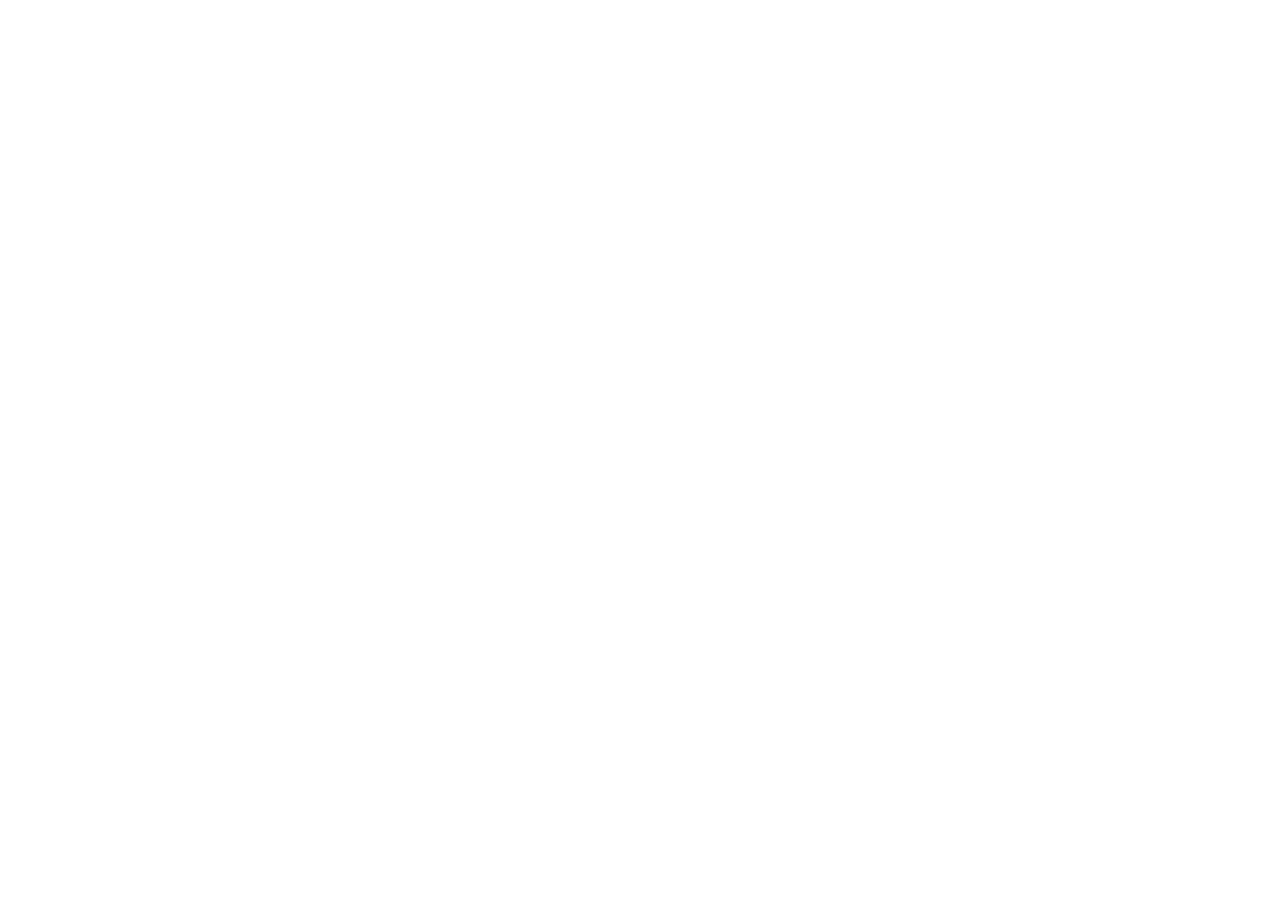
==== hw1/index.html @ 2437f832 "home work day" ====
<!DOCTYPE html>
<html lang="en">
<head>
    <meta charset="UTF-8">
    <link rel="stylesheet" href="style.css">
    <meta http-equiv="X-UA-Compatible" content="IE=edge">
    <meta name="viewport" content="width=device-width, initial-scale=1.0">
    <title>Document</title>
</head>
<body>
    
</body>
</html>
---- hw1/style.css ----
*{
    margin: 0;
}
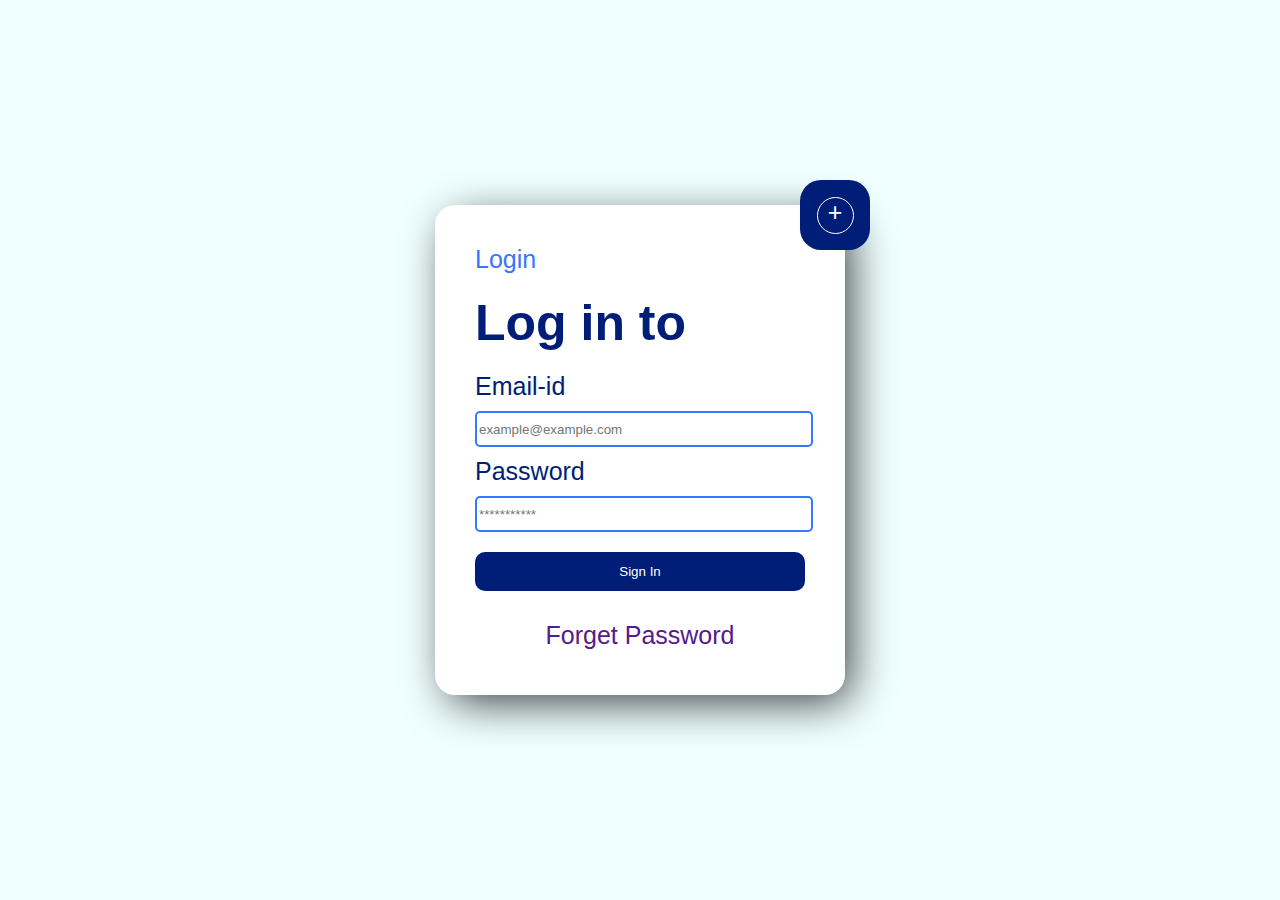
==== commit 20b13563: "hwsolution" ====
--- a/hw1/index.html
+++ b/hw1/index.html
@@ -8,6 +8,28 @@
     <title>Document</title>
 </head>
 <body>
-    
+    <div class="container">
+        <div class="main">
+            <div class="plus">
+                <div class="circle">+</div>
+            </div>
+            <p>Login</p>
+            <h1>Log in to</h1>
+            <form action="">
+                <label for="email">Email-id</label>
+                <br>
+                <input type="email" placeholder="example@example.com">
+                <br>
+                <label for="password">Password</label>
+                <br>
+                <input type="password" placeholder="***********">
+                <br>
+                <input type="button" value="Sign In">
+            </form>
+            <div class="forget">
+                <a href="">Forget Password</a>
+            </div>
+        </div>
+    </div>
 </body>
 </html>--- a/hw1/style.css
+++ b/hw1/style.css
@@ -1,3 +1,103 @@
 *{
     margin: 0;
 }
+html,body {
+    background-color: azure;
+    height: 100%;
+    font-size: 25px;
+    font-family: sans-serif;
+}
+.container {
+    display: flex;
+    justify-content: center;
+    align-items: center;
+    height: 100%;
+}
+.main {
+    position: relative;
+   width: 330px;
+   height: 410px;
+   background-color: white;
+   padding: 40px;
+   border-radius: 20px;
+   box-shadow: 9px 11px 45px -5px rgba(0,0,0,0.8);
+-webkit-box-shadow: 9px 11px 45px -5px rgba(0,0,0,0.8);
+-moz-box-shadow: 9px 11px 45px -5px rgba(0,0,0,0.8);
+
+}
+.main:hover {
+    background-color: rgb(228, 242, 255);
+}
+p {
+    color: rgb(55, 118, 255);
+}
+h1 {
+    color: rgb(0, 30, 119);
+    margin: 20px 0px;
+    border-radius: 10px;
+}
+form {
+    margin-bottom: 20px;
+}
+label {
+    margin: 15px 0px;
+    color: rgb(0, 30, 119);
+}
+input {
+    width: 100%;
+    margin: 10px 0px;
+}
+/* button {
+    width: 100%;
+    color: white;
+    background-color: rgb(0, 30, 119);
+    border-radius: 10px;
+    border-style: none;
+} */
+.forget {
+    text-align: center;
+}
+.forget a {
+    text-decoration: none;
+}
+input[type=button]{
+    padding: 12px 20px;
+    color: white;
+    background-color: rgb(0, 30, 119);
+    border-radius: 10px;
+    border-style: none;
+  }
+  input[type=email] {
+      border-radius: 5px;
+      border: 2px solid rgb(55, 118, 255);
+      height: 30px;
+
+  }
+  input[type=password] {
+    border-radius: 5px;
+    border: 2px solid rgb(55, 118, 255);
+    height: 30px;
+
+}
+.plus {
+    top: -25px;
+    right: -25px;
+    position: absolute;
+    width: 70px;
+    height: 70px;
+    background-color:rgb(0, 30, 119);
+    border-radius: 30%;
+    display: flex;
+    justify-content: center;
+    align-items: center;
+}
+.circle{
+    width: 35px;
+    height: 35px;
+    border-radius: 50%;
+    border: 1px solid white;
+    display: flex;
+    justify-content: center;
+    color: white;
+
+}
